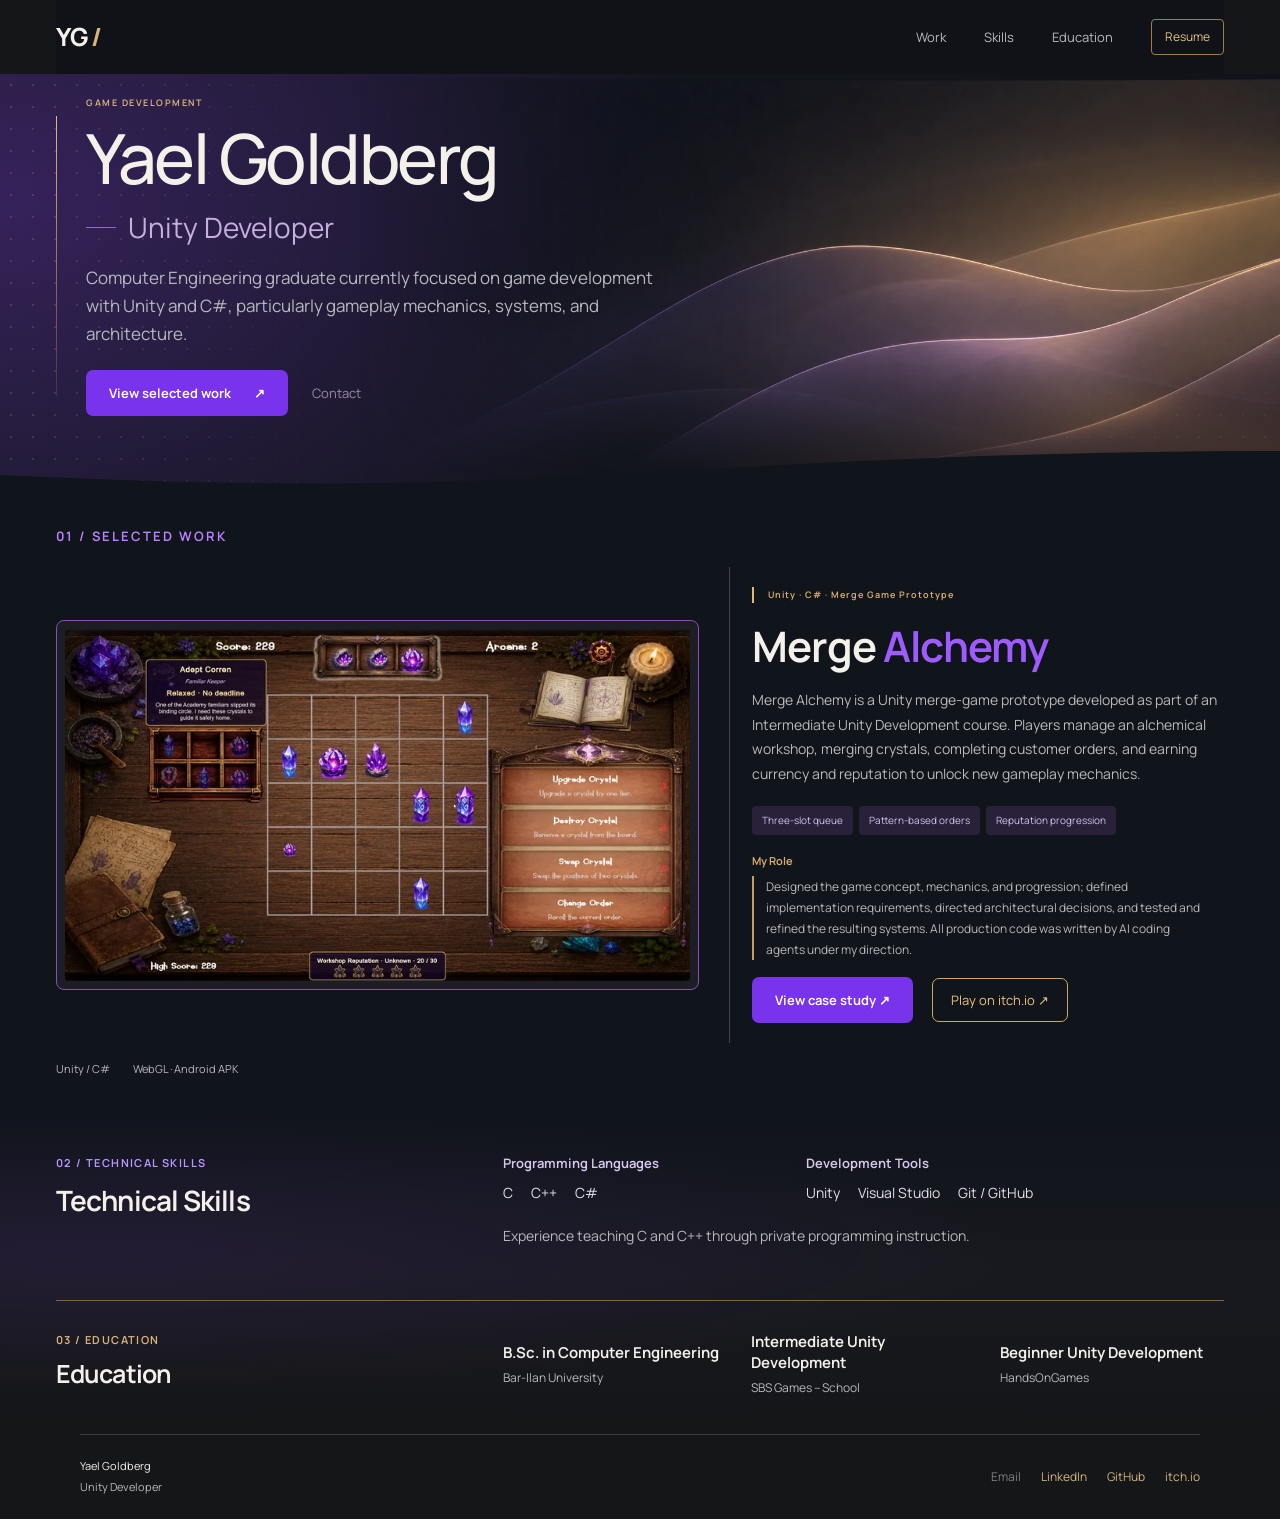
==== site/index.html @ b5c224e7 "Publish Unity developer portfolio and Merge Alchemy case study" ====
<!doctype html>
<html lang="en"><head><meta charset="utf-8"><meta name="viewport" content="width=device-width, initial-scale=1"><meta name="description" content="Portfolio of Yael Goldberg, a Computer Engineering graduate focused on Unity game development, gameplay systems, and technical design."><meta name="color-scheme" content="dark"><title>Yael Goldberg | Unity Developer</title><link rel="stylesheet" href="css/homepage.css"><link rel="icon" href="assets/favicon.svg" type="image/svg+xml"><meta property="og:type" content="website"><meta property="og:site_name" content="Yael Goldberg"><meta property="og:title" content="Yael Goldberg | Unity Developer"><meta property="og:description" content="Portfolio of Yael Goldberg, a Computer Engineering graduate focused on Unity game development, gameplay systems, and technical design."><meta name="twitter:card" content="summary"><meta name="twitter:title" content="Yael Goldberg | Unity Developer"><meta name="twitter:description" content="Portfolio of Yael Goldberg, a Computer Engineering graduate focused on Unity game development, gameplay systems, and technical design."><!-- Social image and canonical URLs require the final production base URL. Authentic candidate: assets/merge-alchemy-1600.webp. --></head>
<body class="modern-home"><a class="skip" href="#main">Skip to content</a><header class="wrap landing-nav"><a class="brand" href="index.html" aria-label="Yael Goldberg home">YG<span>/</span></a><nav aria-label="Main navigation"><a href="#work">Work</a><a href="#skills">Skills</a><a href="#education">Education</a><a class="resume-link" href="assets/resume.pdf" target="_blank" rel="noopener" aria-label="Resume PDF (opens in a new tab)">Resume</a></nav></header>
<main id="main"><div class="reference-upper"><section class="landing-hero wrap"><div class="landing-title"><p class="hero-label">GAME DEVELOPMENT</p><h1>Yael Goldberg</h1><p class="landing-role">Unity Developer</p><div class="landing-summary"><!-- APPROVED: finalized homepage copy supplied by owner, 2026-10-14. --><p class="intro">Computer Engineering graduate currently focused on game development with Unity and C#, particularly gameplay mechanics, systems, and architecture.</p><div class="hero-actions"><a class="button" href="#work">View selected work <span aria-hidden="true">↗</span></a><!-- TODO: Contact and footer Email must share the same verified mailto address. --><span class="contact-action unavailable" aria-disabled="true" title="Email address not yet supplied">Contact</span></div><!-- TODO: verified CV and GitHub. Render only when supplied. --></div></div><div class="hero-wave-background" aria-hidden="true"></div></section>
<div class="work-region"><div class="section-transition" aria-hidden="true"></div><section id="work" class="selected-work wrap"><div class="selected-heading"><p class="eyebrow">01 / SELECTED WORK</p></div><div class="selected-feature"><a class="selected-image" href="merge-alchemy.html" aria-label="Read the Merge Alchemy case study"><img src="assets/merge-alchemy-1600.webp" srcset="assets/merge-alchemy-800.webp 800w, assets/merge-alchemy-1600.webp 1600w" sizes="(max-width: 760px) 92vw, (max-width: 1400px) 55vw, 715px" width="1600" height="900" alt="Merge Alchemy gameplay: a crystal-filled 5 by 5 board, three-slot incoming queue, customer pattern order, shop actions, and workshop reputation." fetchpriority="high"></a><div class="selected-copy"><div><p class="eyebrow">Unity · C# · Merge Game Prototype</p><h2>Merge <span>Alchemy</span></h2></div><div><!-- APPROVED: finalized project introduction. --><p>Merge Alchemy is a Unity merge-game prototype developed as part of an Intermediate Unity Development course. Players manage an alchemical workshop, merging crystals, completing customer orders, and earning currency and reputation to unlock new gameplay mechanics.</p><div class="tags"><span>Three-slot queue</span><span>Pattern-based orders</span><span>Reputation progression</span></div><div class="project-role"><h3>My Role</h3><p class="attribution">Designed the game concept, mechanics, and progression; defined implementation requirements, directed architectural decisions, and tested and refined the resulting systems. All production code was written by AI coding agents under my direction.</p></div><div class="actions"><a class="button" href="merge-alchemy.html">View case study ↗</a><a class="text-link" href="https://korivagames.itch.io/merge-alchemy">Play on itch.io ↗</a></div></div></div></div><div class="selected-meta"><span>Unity / C#</span><span>WebGL · Android APK</span></div></section></div></div>
<div class="professional-region"><section id="skills" class="wrap technologies" aria-labelledby="skills-title"><div><p class="eyebrow">02 / TECHNICAL SKILLS</p><h2 id="skills-title">Technical Skills</h2></div><div class="tools-content"><div class="skill-groups"><div><h3>Programming Languages</h3><ul class="skill-list"><li>C</li><li>C++</li><li>C#</li></ul></div><div><h3>Development Tools</h3><ul class="skill-list"><li>Unity</li><li>Visual Studio</li><li>Git / GitHub</li></ul></div></div><p>Experience teaching C and C++ through private programming instruction.</p></div></section>
<section id="education" class="wrap editorial education" aria-labelledby="education-title"><div><p class="eyebrow">03 / EDUCATION</p><h2 id="education-title">Education</h2></div><div class="rows"><article><h3>B.Sc. in Computer Engineering</h3><p>Bar-Ilan University</p></article><article><h3>Intermediate Unity Development</h3><p>SBS Games – School</p></article><article><h3>Beginner Unity Development</h3><p>HandsOnGames</p></article></div></section>
</div><!-- TODO: Contact section, verified public contact method and profile links (CONTENT.md §9.6). Omitted from rendered website. --></main><footer class="wrap homepage-footer"><div class="footer-identity"><span>Yael Goldberg</span><span class="muted">Unity Developer</span></div><nav aria-label="Contact links"><!-- TODO: supply verified email and GitHub destinations. No fake URLs. --><span class="unavailable" aria-disabled="true" title="Email address not yet supplied">Email</span><a href="https://www.linkedin.com/in/yael-goldberg-1b1371147/">LinkedIn</a><a href="https://github.com/yaelglo">GitHub</a><a href="https://korivagames.itch.io/merge-alchemy">itch.io</a></nav></footer></body></html>
---- site/css/homepage.css ----
/* Shared current design. Legacy stylesheets serve archived versions only. */
@font-face {
  font-family: Manrope;
  src: url("../assets/manrope.ttf") format("truetype");
  font-weight: 200 800;
  font-style: normal;
  font-display: swap;
}
:root {
  color-scheme: dark;
  --bg: #151618;
  --surface: #222326;
  --ink: #f4f1eb;
  --muted: #b8b8bd;
  --line: #3a3b40;
  --violet: #9461f5;
  --violet-text: #bc96ff;
  --amber: #dab477;
}
* { box-sizing: border-box; }
html { scroll-behavior: smooth; scroll-padding-top: 24px; }
body { margin: 0; background: var(--bg); color: var(--ink); font: 400 15px/1.7 Manrope, "Segoe UI", sans-serif; }
a { color: inherit; text-decoration: none; }
a:hover { color: var(--violet-text); }
a:focus-visible { outline: 2px solid var(--amber); outline-offset: 5px; }
::selection { background: #62409c; color: white; }
.wrap { width: min(1120px, calc(100% - 64px)); margin-inline: auto; }
h1, h2, h3, p { margin-top: 0; }
h1, h2 { font-weight: 650; }
h2 { font-size: 29px; line-height: 1.25; letter-spacing: -.9px; }
h3 { font-size: 16px; line-height: 1.4; margin-bottom: 11px; font-weight: 650; }
p { margin-bottom: 20px; }
.muted, .intro { color: var(--muted); }
.eyebrow { color: var(--violet-text); font-size: 11px; font-weight: 650; letter-spacing: 1.4px; line-height: 1.6; margin-bottom: 17px; }
header { height: 82px; display: flex; justify-content: space-between; align-items: center; border-bottom: 1px solid var(--line); }
.brand { display: inline-block; padding: 5px 10px; border-radius: 8px; background: #252629; font-size: 20px; font-weight: 750; letter-spacing: -1px; }
.brand span { color: var(--amber); padding-left: 4px; }
nav { display: flex; gap: 30px; font-size: 13px; color: var(--muted); }
.skip { position: absolute; top: -100px; background: var(--ink); color: var(--bg); padding: 12px; z-index: 10; }
.skip:focus { top: 10px; }

/* Hero depth comes from two overlapping planes and a clear text hierarchy. */
.hero { position: relative; display: grid; grid-template-columns: 1.15fr 1fr; gap: 42px; align-items: center; margin-block: 30px; padding: 40px 32px; background: linear-gradient(115deg, #27282c, #1e1f22 70%); border-radius: 12px; box-shadow: 0 12px 30px #0002; }
.hero::before { content: ""; position: absolute; top: 26px; bottom: 26px; left: 0; width: 3px; background: var(--violet); border-radius: 3px; }
.hero-title { padding-bottom: 4px; }
.hero-title .eyebrow { color: var(--amber); font-size: 10px; letter-spacing: .9px; margin-bottom: 18px; }
.hero h1 { font-size: clamp(40px, 4.8vw, 57px); line-height: 1.14; letter-spacing: -2.3px; margin-bottom: 12px; }
.hero h1 span { color: var(--ink); }
.hero h1 .name-dot { color: var(--violet-text); }
.hero-role { color: var(--violet-text); font-size: 24px; font-weight: 500; margin-bottom: 0; }
.hero-summary { padding: 23px 0 23px 30px; border-left: 1px solid #4b464f; }
.hero-summary .intro { font-size: 16px; line-height: 1.8; margin-bottom: 20px; }
.button { display: inline-flex; align-items: center; gap: 23px; background: #8651e3; color: white; font-size: 13px; font-weight: 650; padding: 10px 17px; border-radius: 6px; box-shadow: 0 4px 12px #0002; }
.button:hover { background: #a879fb; color: #141019; }
.text-link { font-size: 13px; color: #ded4ee; border-bottom: 1px solid #766488; padding-block: 6px; }
.actions { display: flex; gap: 19px; align-items: center; flex-wrap: wrap; }

/* The media is project-specific; the surrounding frame is reusable. */
.work { padding-top: 24px; background: var(--surface); border-radius: 12px; box-shadow: 0 14px 35px #0004; overflow: hidden; border: 1px solid #48404f; border-top: 3px solid var(--violet); }
.section-heading { padding-inline: 27px; display: flex; justify-content: space-between; align-items: center; margin-bottom: 24px; }
.section-heading .eyebrow { margin: 0; }
.section-heading .muted { font-size: 11px; color: var(--amber); }
.project-feature { display: grid; grid-template-columns: minmax(0, 1fr) 53%; align-items: center; }
.project-copy { padding: 0 26px 25px 27px; }
.project-copy .eyebrow { font-size: 9px; letter-spacing: .6px; margin-bottom: 11px; }
.project-copy h2 { font-size: 35px; line-height: 1.12; margin-bottom: 17px; }
.project-copy p { font-size: 14px; color: var(--muted); margin-bottom: 17px; }
.project-image { display: block; padding: 8px 22px 8px 5px; margin-bottom: 25px; }
img { display: block; width: 100%; height: auto; }
.project-image img { border: 1px solid #655e54; border-radius: 7px; box-shadow: 0 8px 22px #0006; }
.tags { display: flex; flex-wrap: wrap; gap: 6px; margin-bottom: 18px; }
.tags span { padding: 4px 8px; font-size: 10px; border-radius: 4px; color: #d4c1f4; background: #302936; }
.attribution { font-size: 12px !important; padding-left: 12px; border-left: 2px solid var(--violet); }
.project-copy .button { font-size: 12px; padding: 9px 13px; }
.project-meta { display: flex; gap: 23px; padding: 13px 27px; background: #1b1c1e; border-top: 1px solid var(--line); color: var(--muted); font-size: 11px; }
.project-meta span:first-child { color: var(--amber); }

/* Technical profile is an open column layout rather than a set of cards. */
.professional-region { background: radial-gradient(ellipse at 8% 42%, #753dc520, transparent 55%), linear-gradient(180deg, #10141b, #18191f 50%, #151618); padding-top: 1px; }
.professional-region .wrap { width: min(1300px, calc(100% - 112px)); }
/* Compact approved technology list. */
.technologies { display:grid; grid-template-columns:minmax(0,.85fr) minmax(0,1.5fr); gap:38px; padding-block:36px 25px; }
.technologies .eyebrow { margin-bottom:12px; }
.technologies h2 { font-size:28px; margin:0; }
.tools-content { min-width:0; }
.skill-groups { display:grid; grid-template-columns:minmax(0,.8fr) minmax(0,1.2fr); gap:24px; margin-bottom:19px; }
.skill-groups h3 { font-size:13px; color:#d8c6ee; margin-bottom:9px; }
.skill-list { display:flex; flex-wrap:wrap; gap:5px 18px; list-style:none; padding:0; margin:0; color:#e4e0e9; font-size:14px; }
.tools-content p { max-width:65ch; font-size:14px; color:var(--muted); margin:0; }
/* Education is a quiet inset surface with amber used only as a small label. */
.education { display: grid; grid-template-columns: minmax(0,.85fr) minmax(0,1.5fr); gap: 38px; margin-block: 28px 0; padding: 30px 0 35px; background: transparent; border-radius: 0; border-top: 1px solid #816542; border-left: 0; }
.education .eyebrow { color: var(--amber); margin-bottom: 9px; }
.education h2 { font-size: 25px; max-width: 250px; margin: 0; }
.education .rows { display: grid; grid-template-columns: repeat(3,minmax(0,1fr)); gap: 24px; align-items: center; }
.education article h3 { font-size: 15px; margin-bottom: 5px; }
.education article p { font-size: 12px; color: var(--muted); margin-bottom: 0; }
footer { border-top: 1px solid var(--line); padding-block: 22px; display: flex; justify-content: space-between; gap: 16px; font-size: 11px; }
.footer-note { color: var(--muted); }
.footer-note span { color: #b3a7c3; margin-left: 18px; }

/* Existing case study structure: restrained media and a readable text column. */
.case-page main { width: min(940px, calc(100% - 64px)); margin-inline: auto; }
.case-page main .wrap { width: 100%; }
.case-hero { padding: 36px 0 52px 200px; }
.back { display: inline-block; margin-bottom: 35px; }
.case-hero h1 { font-size: clamp(43px, 5vw, 64px); line-height: 1.1; letter-spacing: -2px; margin-bottom: 20px; }
.case-hero h1 span { color: var(--violet-text); }
.case-deck { color: var(--amber); font-size: 13px; }
.case-hero .intro { font-size: 16px; max-width: 680px; }
.case-hero figure { max-width: 680px; margin: 31px 0; }
figure img { padding: 6px; background: #222326; border-radius: 7px; }
figcaption { color: var(--muted); font-size: 10px; margin-top: 10px; }
dl { margin: 0; }
dt { color: var(--amber); font-size: 10px; text-transform: uppercase; letter-spacing: 1px; margin-bottom: 5px; }
dd { margin: 0; font-size: 13px; }
.facts { max-width: 680px; display: grid; grid-template-columns: 1fr 1.4fr; gap: 21px 33px; padding-top: 23px; border-top: 1px solid var(--line); }
.case-page .editorial { display: grid; grid-template-columns: 160px minmax(0, 680px); gap: 40px; padding-block: 47px; border-top: 1px solid var(--line); }
.case-page .editorial h2 { font-size: 23px; letter-spacing: -.5px; }
.case-page .editorial .eyebrow { font-size: 10px; }
.case-page .editorial p { color: var(--muted); }
.case-page .rows article { padding-block: 23px; border-top: 1px solid var(--line); }
.case-page .rows article:first-child { padding-top: 0; border-top: 0; }
.case-page .rows article p { font-size: 14px; margin-bottom: 0; }
.disclosure { border-left: 2px solid var(--violet); padding-left: 23px; margin-top: 25px; }
.disclosure p { margin-bottom: 0; font-size: 14px; }
.end-link { padding: 42px 0 55px 200px; border-top: 1px solid var(--line); }
.end-link .muted { font-size: 12px; margin-top: 20px; margin-bottom: 0; }
@media (max-width: 1000px) {
  .hero { gap: 26px; padding-inline: 25px; }
  .hero h1 { font-size: 43px; }
  .hero-summary { padding-left: 24px; }
  .project-copy h2 { font-size: 30px; }
  .case-hero, .end-link { padding-left: 160px; }
  .case-page .editorial { grid-template-columns: 130px minmax(0, 1fr); gap: 30px; }
}
@media (max-width: 760px) {
  .wrap { width: calc(100% - 36px); }
  header { height: 74px; }
  nav { gap: 14px; font-size: 11px; }
  .hero { display: block; padding: 26px 22px; margin-block: 22px; }
  .hero h1 { font-size: clamp(34px, 7.3vw, 49px); letter-spacing: -1.5px; }
  .hero-title .eyebrow { font-size: 9px; }
  .hero-role { font-size: 22px; }
  .hero-summary { border-left: 0; border-top: 1px solid #48454b; padding: 20px 0 0; margin-top: 19px; }
  .hero-summary .intro { font-size: 15px; }
  .section-heading { padding-inline: 20px; margin-bottom: 19px; }
  .section-heading .muted { display: none; }
  .project-feature { display: flex; flex-direction: column; }
  .project-image { order: -1; width: 100%; padding: 0 19px; margin-bottom: 22px; }
  .project-copy { padding: 0 20px 23px; }
  .project-copy h2 { font-size: 31px; }
  .project-meta { flex-wrap: wrap; gap: 7px 18px; padding: 12px 20px; font-size: 10px; }
  .professional-region .wrap { width: calc(100% - 36px); }
  .education { display: block; padding: 22px; margin-block: 28px; }
  .education h2 { max-width: none; margin-bottom: 23px; }
  .education .rows { grid-template-columns: 1fr; gap: 22px; }
  footer { flex-direction: column; gap: 8px; }
  .case-page main { width: calc(100% - 36px); }
  .case-hero { padding: 25px 0 38px; }
  .case-hero h1 { font-size: clamp(36px, 8vw, 54px); }
  .case-page .editorial { display: block; padding-block: 34px; }
  .case-page .editorial h2 { font-size: 27px; margin-bottom: 24px; }
  .end-link { padding: 35px 0 45px; }
}
@media (prefers-reduced-motion: reduce) { html { scroll-behavior: auto; } }

/* Upper section geometry uses normal flow and one shared content width. */
.landing-nav,.reference-upper{--content-width:1300px;--gutter:56px}
.landing-nav,.reference-upper .wrap{width:min(var(--content-width),calc(100% - 2 * var(--gutter)));margin-inline:auto}
.landing-nav{height:74px;position:static;display:flex;align-items:center;justify-content:space-between;background:#101218;border:0}
.landing-nav .brand{background:none;padding:0;font-size:25px}.landing-nav nav{height:100%;align-items:center;gap:38px}.landing-nav .home-link{color:#edbf73;height:100%;display:flex;align-items:center;border-bottom:2px solid #ddb36c;padding-inline:15px}
.reference-upper{position:relative;isolation:isolate;background:radial-gradient(ellipse at 0% 12%,#7136c45c,transparent 39%),radial-gradient(ellipse at 100% 32%,#bb762b50,transparent 33%),linear-gradient(130deg,#151720,#101319 60%,#24212a)}
.reference-upper:before{content:"";position:absolute;inset:0;pointer-events:none;z-index:-1;background:radial-gradient(#c1998540 .7px,transparent .8px);background-size:22px 22px;mask-image:linear-gradient(90deg,#000,transparent 28%,transparent 72%,#000)}
.landing-hero{display:grid;grid-template-columns:minmax(0,1fr);gap:0;align-items:start;min-height:0;padding:23px 30px 22px;position:relative}
.landing-hero:before{content:"";position:absolute;left:0;top:42px;bottom:42px;width:1px;background:linear-gradient(#e8b96c,#7c556f55)}
.landing-title{min-width:0}.landing-title>.eyebrow{font-size:11px;color:#e1b370;letter-spacing:2.4px;margin-bottom:17px}
.landing-title h1{font-size:clamp(48px,5.4vw,78px);font-weight:500;color:#f4f1eb;letter-spacing:-2.5px;line-height:1.18;margin:0;white-space:normal;overflow-wrap:normal}
.landing-role{display:flex;align-items:center;gap:12px;font-size:28px;color:#c4afdf;font-weight:400;margin:5px 0 13px}
.landing-role:before{content:"";display:block;width:30px;height:1px;background:#9461f5;flex-shrink:0}
.hero-label{position:static;margin:0 0 8px;color:#d6b47b;font-size:9px;font-weight:650;letter-spacing:1.5px;line-height:12px}


/* Supplied decorative image: intrinsic aspect ratio, no extra lighting or waves. */
.hero-wave-background{position:absolute;left:calc(-1 * max(56px,(100vw - 1300px)/2));right:calc(-1 * max(56px,(100vw - 1300px)/2));top:0;bottom:-65px;z-index:0;pointer-events:none;background:url("../assets/hero-waves.webp") right 65% / cover no-repeat;mask-image:linear-gradient(90deg,transparent 0%,transparent 28%,#000 62%),linear-gradient(180deg,#000 0%,#000 65%,transparent 100%),url("data:image/svg+xml,%3Csvg%20xmlns%3D%22http%3A%2F%2Fwww.w3.org%2F2000%2Fsvg%22%20viewBox%3D%220%200%201000%20400%22%20preserveAspectRatio%3D%22none%22%3E%3Cpath%20fill%3D%22white%22%20d%3D%22M0%201%20C300%201%20580%209%201000%205%20L1000%20400%20H0Z%22%2F%3E%3C%2Fsvg%3E");mask-size:100% 100%;mask-composite:intersect}
@media(max-width:1100px){.hero-wave-background{background-position:78% 65%;mask-image:linear-gradient(90deg,transparent 0%,transparent 45%,#000 82%),linear-gradient(180deg,#000 0%,#000 60%,transparent 100%),url("data:image/svg+xml,%3Csvg%20xmlns%3D%22http%3A%2F%2Fwww.w3.org%2F2000%2Fsvg%22%20viewBox%3D%220%200%201000%20400%22%20preserveAspectRatio%3D%22none%22%3E%3Cpath%20fill%3D%22white%22%20d%3D%22M0%201%20C300%201%20580%209%201000%205%20L1000%20400%20H0Z%22%2F%3E%3C%2Fsvg%3E");mask-size:100% 100%}}
@media(max-width:800px){.hero-wave-background{left:-18px;right:-18px;bottom:-55px;opacity:.4;background-position:85% center;mask-image:linear-gradient(90deg,transparent 20%,#000 100%),linear-gradient(180deg,transparent 10%,#000 60%,transparent 100%),url("data:image/svg+xml,%3Csvg%20xmlns%3D%22http%3A%2F%2Fwww.w3.org%2F2000%2Fsvg%22%20viewBox%3D%220%200%201000%20400%22%20preserveAspectRatio%3D%22none%22%3E%3Cpath%20fill%3D%22white%22%20d%3D%22M0%201%20C300%201%20580%209%201000%205%20L1000%20400%20H0Z%22%2F%3E%3C%2Fsvg%3E");mask-size:100% 100%}}
.landing-title{position:relative;z-index:1}
.reference-upper{overflow:clip}

@media(max-width:800px){.hero-label{font-size:8px}.landing-role{color:#c4afdf}}
.landing-summary{display:block;max-width:65ch}.hero-actions{display:flex;align-items:center;flex-wrap:wrap;gap:24px;margin-top:22px}.contact-action{font-size:13px;color:#d7c4e9;padding-block:10px}.landing-summary .intro{font-size:17px;line-height:1.65;max-width:65ch;margin:0}.landing-summary .button{flex-shrink:0}.project-role h3{font-size:11px;color:#d8ad6e;margin:17px 0 7px}.project-role .attribution{margin-bottom:17px}
.reference-upper .button{background:#7933ed;border-radius:7px;padding:12px 23px;box-shadow:none}.reference-upper .button:hover{background:#9b63ff;color:#fff}
.focus-list{border-left:1px solid #dfb16b;padding:8px 0 8px 25px;display:flex;flex-direction:column;gap:19px;max-width:270px;font-size:11px;line-height:1.7;text-transform:uppercase;letter-spacing:2px;color:#c2bbcf}
/* The transition has its own normal-flow height and full-width coordinate system. */
.work-region{background:#10141b;position:relative;padding-bottom:38px}
.section-transition{height:65px;position:relative;background:#10141b;margin-bottom:0;mask-image:url("data:image/svg+xml,%3Csvg%20xmlns%3D%22http%3A%2F%2Fwww.w3.org%2F2000%2Fsvg%22%20viewBox%3D%220%200%201000%2065%22%20preserveAspectRatio%3D%22none%22%3E%3Cpath%20fill%3D%22white%22%20d%3D%22M0%2037%20C100%2043%20230%2049%20370%2043%20C510%2037%20710%2013%201000%2013%20L1000%2065%20H0Z%22%2F%3E%3C%2Fsvg%3E");mask-size:100% 100%;mask-repeat:no-repeat}
.work-region{background:linear-gradient(#0000 65px,#10141b 65px)}

.selected-work{padding-top:23px}.selected-heading{display:flex;justify-content:space-between;align-items:center;padding:0 0 20px}.selected-heading .eyebrow{margin:0;font-size:13px;color:#ba83ff;letter-spacing:2px}.selected-heading .muted{color:#d2ae70;font-size:11px}
.selected-feature{display:grid;grid-template-columns:minmax(0,1.3fr) minmax(0,1fr);gap:30px;align-items:center}
.selected-image{display:block;min-width:0;padding:8px;border:1px solid #8551b4;background:#1d1d26;border-radius:8px}.selected-image img{border:0;border-radius:3px;box-shadow:none}
.selected-copy{min-width:0;padding:20px 0 20px 22px;border-left:1px solid #49414f}.selected-copy .eyebrow{color:#d8ad6e;font-size:9px;letter-spacing:1px;border-left:2px solid #e4b772;padding-left:14px}.selected-copy h2{font-size:42px;margin-bottom:16px}.selected-copy h2 span{color:#9e5cff}.selected-copy p{font-size:14px;line-height:1.75;color:var(--muted);max-width:65ch}
.selected-copy .tags span{padding:6px 10px;background:#292039}.selected-copy .attribution{border-color:#c99d60}.selected-copy .text-link{color:#edc280;border:1px solid #d4a55e;padding:10px 18px;border-radius:7px}.selected-meta{display:flex;flex-wrap:wrap;gap:10px 23px;padding:17px 0 0;color:#bbb3c6;font-size:11px}
@media(max-width:1100px){.landing-hero{gap:30px;padding-inline:22px}.landing-title h1{font-size:52px}.selected-feature{gap:24px}.selected-copy h2{font-size:34px}.landing-nav nav{gap:20px}}
@media(max-width:800px){.landing-nav,.reference-upper{--gutter:18px}.landing-nav nav{gap:12px;font-size:10px}.landing-nav .home-link{padding-inline:0}.landing-nav .brand{font-size:20px}.landing-hero{display:block;min-height:0;padding:14px 8px 28px}.landing-hero:before{display:none}.landing-title h1{font-size:clamp(34px,7.6vw,54px);letter-spacing:-1.5px}.landing-title>.eyebrow{font-size:9px;letter-spacing:.8px}.landing-role{font-size:25px}.landing-summary .intro{font-size:15px}.focus-list{display:none}.section-transition{height:55px}.work-region{background:linear-gradient(#0000 55px,#10141b 55px)}.selected-feature{grid-template-columns:minmax(0,1fr);gap:25px}.selected-copy h2{font-size:34px}.selected-heading .muted{display:none}.selected-copy .actions{gap:14px}}

/* Integrated factual hero profile: a margin composition, not a dashboard card. */









@media(max-width:800px){.education{padding-inline:0;margin-bottom:0}.selected-copy{padding:0;border-left:0}}

@media(max-width:1000px){.education{grid-template-columns:1fr}.education .rows{grid-template-columns:repeat(3,minmax(0,1fr))}}
@media(max-width:800px){.landing-nav{min-height:74px;height:auto;gap:14px;padding-block:12px}.landing-nav nav{height:auto;justify-content:flex-end;flex-wrap:wrap;gap:8px 14px}.landing-nav .home-link{height:auto;padding-block:4px}.landing-summary{display:block}.landing-summary .intro{margin-bottom:20px}.technologies{display:block;padding-top:30px}.technologies h2{margin-bottom:20px}.education .rows{grid-template-columns:1fr}.education{padding-inline:0}.skill-groups{grid-template-columns:1fr;gap:20px}}

/* Missing destinations are visibly inactive until verified details are supplied. */
.unavailable{opacity:.65;cursor:default}
.landing-nav .resume-link{font-size:12px;padding:7px 13px;border:1px solid #a27c47;border-radius:4px;color:#e5c28a}
.homepage-footer{align-items:center}.footer-identity{display:flex;flex-direction:column;gap:3px}.homepage-footer nav{display:flex;gap:20px;flex-wrap:wrap;font-size:12px}.homepage-footer a{color:#d4b482}
@media(max-width:800px){.homepage-footer{align-items:flex-start}.homepage-footer nav{gap:14px}.hero-actions{margin-top:18px}}
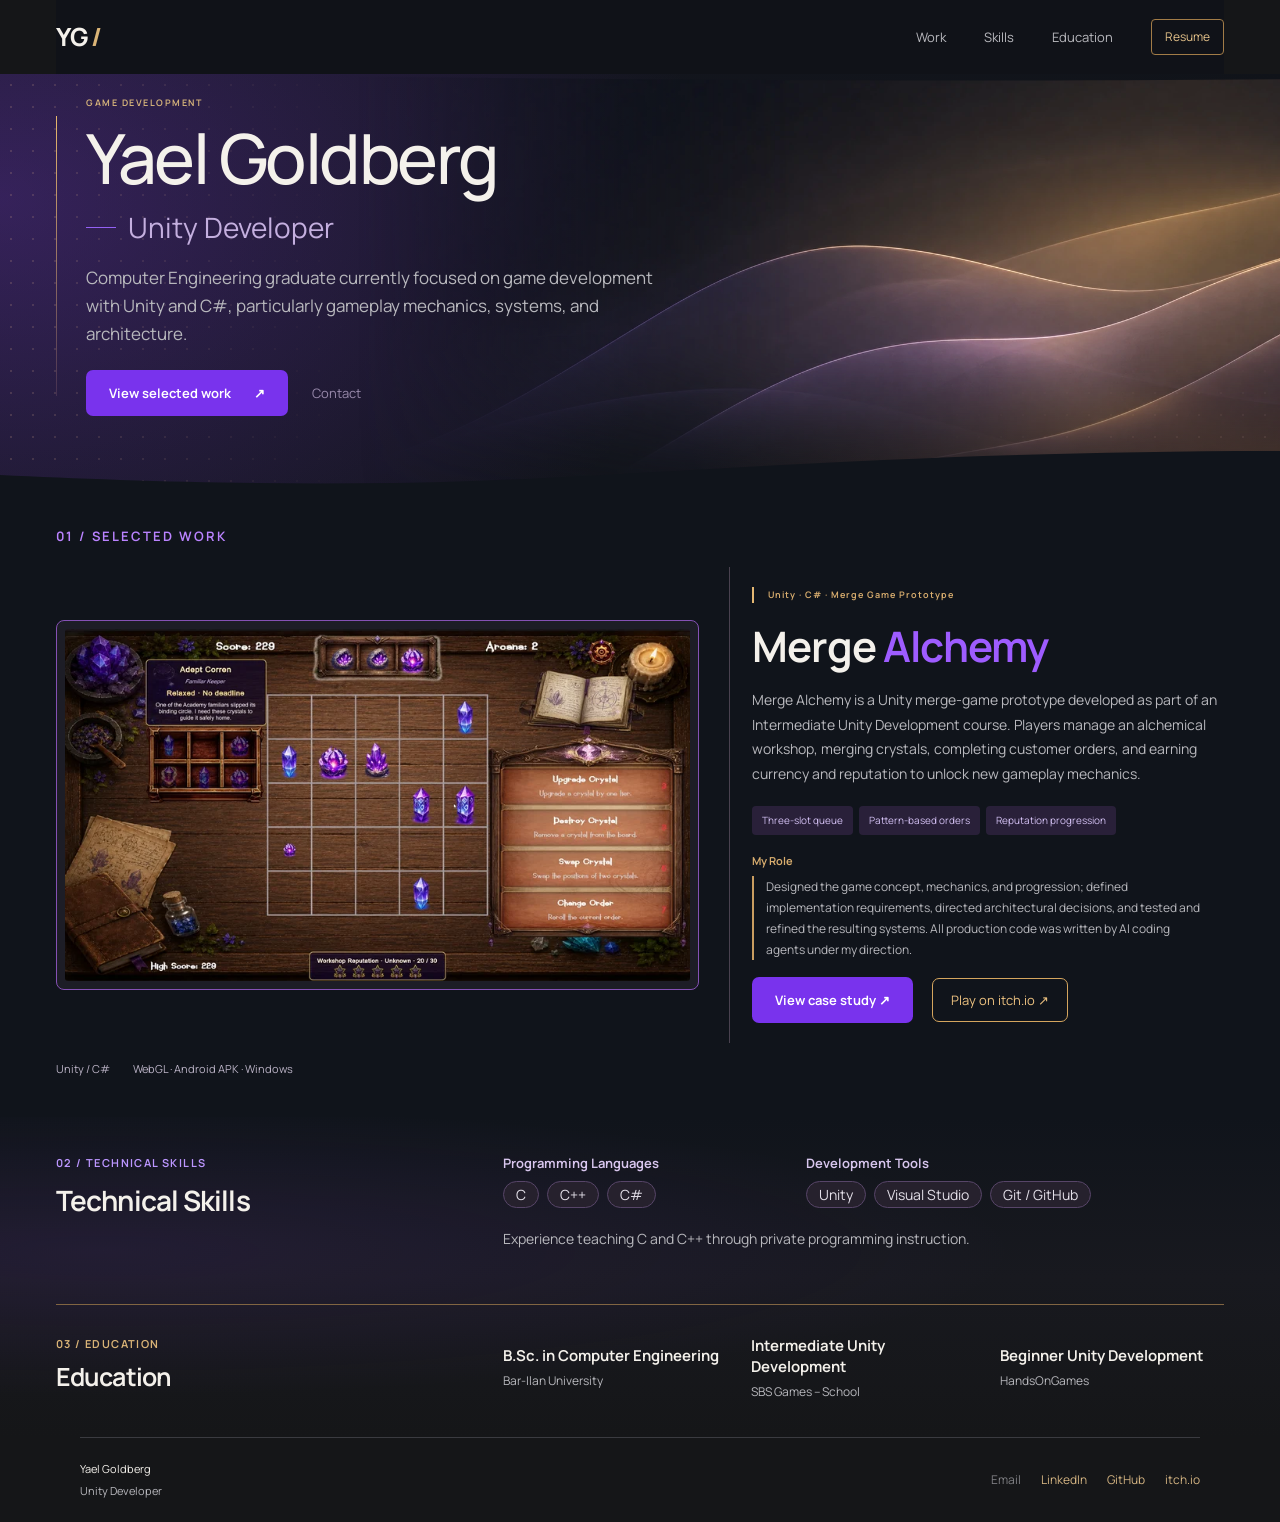
==== commit 7b2d0e7b: "Mark Merge Alchemy Windows download as available" ====
--- a/site/index.html
+++ b/site/index.html
@@ -2,7 +2,7 @@
 <html lang="en"><head><meta charset="utf-8"><meta name="viewport" content="width=device-width, initial-scale=1"><meta name="description" content="Portfolio of Yael Goldberg, a Computer Engineering graduate focused on Unity game development, gameplay systems, and technical design."><meta name="color-scheme" content="dark"><title>Yael Goldberg | Unity Developer</title><link rel="stylesheet" href="css/homepage.css"><link rel="icon" href="assets/favicon.svg" type="image/svg+xml"><meta property="og:type" content="website"><meta property="og:site_name" content="Yael Goldberg"><meta property="og:title" content="Yael Goldberg | Unity Developer"><meta property="og:description" content="Portfolio of Yael Goldberg, a Computer Engineering graduate focused on Unity game development, gameplay systems, and technical design."><meta name="twitter:card" content="summary"><meta name="twitter:title" content="Yael Goldberg | Unity Developer"><meta name="twitter:description" content="Portfolio of Yael Goldberg, a Computer Engineering graduate focused on Unity game development, gameplay systems, and technical design."><!-- Social image and canonical URLs require the final production base URL. Authentic candidate: assets/merge-alchemy-1600.webp. --></head>
 <body class="modern-home"><a class="skip" href="#main">Skip to content</a><header class="wrap landing-nav"><a class="brand" href="index.html" aria-label="Yael Goldberg home">YG<span>/</span></a><nav aria-label="Main navigation"><a href="#work">Work</a><a href="#skills">Skills</a><a href="#education">Education</a><a class="resume-link" href="assets/resume.pdf" target="_blank" rel="noopener" aria-label="Resume PDF (opens in a new tab)">Resume</a></nav></header>
 <main id="main"><div class="reference-upper"><section class="landing-hero wrap"><div class="landing-title"><p class="hero-label">GAME DEVELOPMENT</p><h1>Yael Goldberg</h1><p class="landing-role">Unity Developer</p><div class="landing-summary"><!-- APPROVED: finalized homepage copy supplied by owner, 2026-10-14. --><p class="intro">Computer Engineering graduate currently focused on game development with Unity and C#, particularly gameplay mechanics, systems, and architecture.</p><div class="hero-actions"><a class="button" href="#work">View selected work <span aria-hidden="true">↗</span></a><!-- TODO: Contact and footer Email must share the same verified mailto address. --><span class="contact-action unavailable" aria-disabled="true" title="Email address not yet supplied">Contact</span></div><!-- TODO: verified CV and GitHub. Render only when supplied. --></div></div><div class="hero-wave-background" aria-hidden="true"></div></section>
-<div class="work-region"><div class="section-transition" aria-hidden="true"></div><section id="work" class="selected-work wrap"><div class="selected-heading"><p class="eyebrow">01 / SELECTED WORK</p></div><div class="selected-feature"><a class="selected-image" href="merge-alchemy.html" aria-label="Read the Merge Alchemy case study"><img src="assets/merge-alchemy-1600.webp" srcset="assets/merge-alchemy-800.webp 800w, assets/merge-alchemy-1600.webp 1600w" sizes="(max-width: 760px) 92vw, (max-width: 1400px) 55vw, 715px" width="1600" height="900" alt="Merge Alchemy gameplay: a crystal-filled 5 by 5 board, three-slot incoming queue, customer pattern order, shop actions, and workshop reputation." fetchpriority="high"></a><div class="selected-copy"><div><p class="eyebrow">Unity · C# · Merge Game Prototype</p><h2>Merge <span>Alchemy</span></h2></div><div><!-- APPROVED: finalized project introduction. --><p>Merge Alchemy is a Unity merge-game prototype developed as part of an Intermediate Unity Development course. Players manage an alchemical workshop, merging crystals, completing customer orders, and earning currency and reputation to unlock new gameplay mechanics.</p><div class="tags"><span>Three-slot queue</span><span>Pattern-based orders</span><span>Reputation progression</span></div><div class="project-role"><h3>My Role</h3><p class="attribution">Designed the game concept, mechanics, and progression; defined implementation requirements, directed architectural decisions, and tested and refined the resulting systems. All production code was written by AI coding agents under my direction.</p></div><div class="actions"><a class="button" href="merge-alchemy.html">View case study ↗</a><a class="text-link" href="https://korivagames.itch.io/merge-alchemy">Play on itch.io ↗</a></div></div></div></div><div class="selected-meta"><span>Unity / C#</span><span>WebGL · Android APK</span></div></section></div></div>
+<div class="work-region"><div class="section-transition" aria-hidden="true"></div><section id="work" class="selected-work wrap"><div class="selected-heading"><p class="eyebrow">01 / SELECTED WORK</p></div><div class="selected-feature"><a class="selected-image" href="merge-alchemy.html" aria-label="Read the Merge Alchemy case study"><img src="assets/merge-alchemy-1600.webp" srcset="assets/merge-alchemy-800.webp 800w, assets/merge-alchemy-1600.webp 1600w" sizes="(max-width: 760px) 92vw, (max-width: 1400px) 55vw, 715px" width="1600" height="900" alt="Merge Alchemy gameplay: a crystal-filled 5 by 5 board, three-slot incoming queue, customer pattern order, shop actions, and workshop reputation." fetchpriority="high"></a><div class="selected-copy"><div><p class="eyebrow">Unity · C# · Merge Game Prototype</p><h2>Merge <span>Alchemy</span></h2></div><div><!-- APPROVED: finalized project introduction. --><p>Merge Alchemy is a Unity merge-game prototype developed as part of an Intermediate Unity Development course. Players manage an alchemical workshop, merging crystals, completing customer orders, and earning currency and reputation to unlock new gameplay mechanics.</p><div class="tags"><span>Three-slot queue</span><span>Pattern-based orders</span><span>Reputation progression</span></div><div class="project-role"><h3>My Role</h3><p class="attribution">Designed the game concept, mechanics, and progression; defined implementation requirements, directed architectural decisions, and tested and refined the resulting systems. All production code was written by AI coding agents under my direction.</p></div><div class="actions"><a class="button" href="merge-alchemy.html">View case study ↗</a><a class="text-link" href="https://korivagames.itch.io/merge-alchemy">Play on itch.io ↗</a></div></div></div></div><div class="selected-meta"><span>Unity / C#</span><span>WebGL · Android APK · Windows</span></div></section></div></div>
 <div class="professional-region"><section id="skills" class="wrap technologies" aria-labelledby="skills-title"><div><p class="eyebrow">02 / TECHNICAL SKILLS</p><h2 id="skills-title">Technical Skills</h2></div><div class="tools-content"><div class="skill-groups"><div><h3>Programming Languages</h3><ul class="skill-list"><li>C</li><li>C++</li><li>C#</li></ul></div><div><h3>Development Tools</h3><ul class="skill-list"><li>Unity</li><li>Visual Studio</li><li>Git / GitHub</li></ul></div></div><p>Experience teaching C and C++ through private programming instruction.</p></div></section>
 <section id="education" class="wrap editorial education" aria-labelledby="education-title"><div><p class="eyebrow">03 / EDUCATION</p><h2 id="education-title">Education</h2></div><div class="rows"><article><h3>B.Sc. in Computer Engineering</h3><p>Bar-Ilan University</p></article><article><h3>Intermediate Unity Development</h3><p>SBS Games – School</p></article><article><h3>Beginner Unity Development</h3><p>HandsOnGames</p></article></div></section>
 </div><!-- TODO: Contact section, verified public contact method and profile links (CONTENT.md §9.6). Omitted from rendered website. --></main><footer class="wrap homepage-footer"><div class="footer-identity"><span>Yael Goldberg</span><span class="muted">Unity Developer</span></div><nav aria-label="Contact links"><!-- TODO: supply verified email and GitHub destinations. No fake URLs. --><span class="unavailable" aria-disabled="true" title="Email address not yet supplied">Email</span><a href="https://www.linkedin.com/in/yael-goldberg-1b1371147/">LinkedIn</a><a href="https://github.com/yaelglo">GitHub</a><a href="https://korivagames.itch.io/merge-alchemy">itch.io</a></nav></footer></body></html>
--- a/site/css/homepage.css
+++ b/site/css/homepage.css
@@ -85,7 +85,8 @@
 .tools-content { min-width:0; }
 .skill-groups { display:grid; grid-template-columns:minmax(0,.8fr) minmax(0,1.2fr); gap:24px; margin-bottom:19px; }
 .skill-groups h3 { font-size:13px; color:#d8c6ee; margin-bottom:9px; }
-.skill-list { display:flex; flex-wrap:wrap; gap:5px 18px; list-style:none; padding:0; margin:0; color:#e4e0e9; font-size:14px; }
+.skill-list { display:flex; flex-wrap:wrap; gap:8px; list-style:none; padding:0; margin:0; color:#e4e0e9; font-size:14px; }
+.skill-list li { padding:2px 12px; border:1px solid #574568; border-radius:999px; background:#26212d; line-height:1.5; }
 .tools-content p { max-width:65ch; font-size:14px; color:var(--muted); margin:0; }
 /* Education is a quiet inset surface with amber used only as a small label. */
 .education { display: grid; grid-template-columns: minmax(0,.85fr) minmax(0,1.5fr); gap: 38px; margin-block: 28px 0; padding: 30px 0 35px; background: transparent; border-radius: 0; border-top: 1px solid #816542; border-left: 0; }
